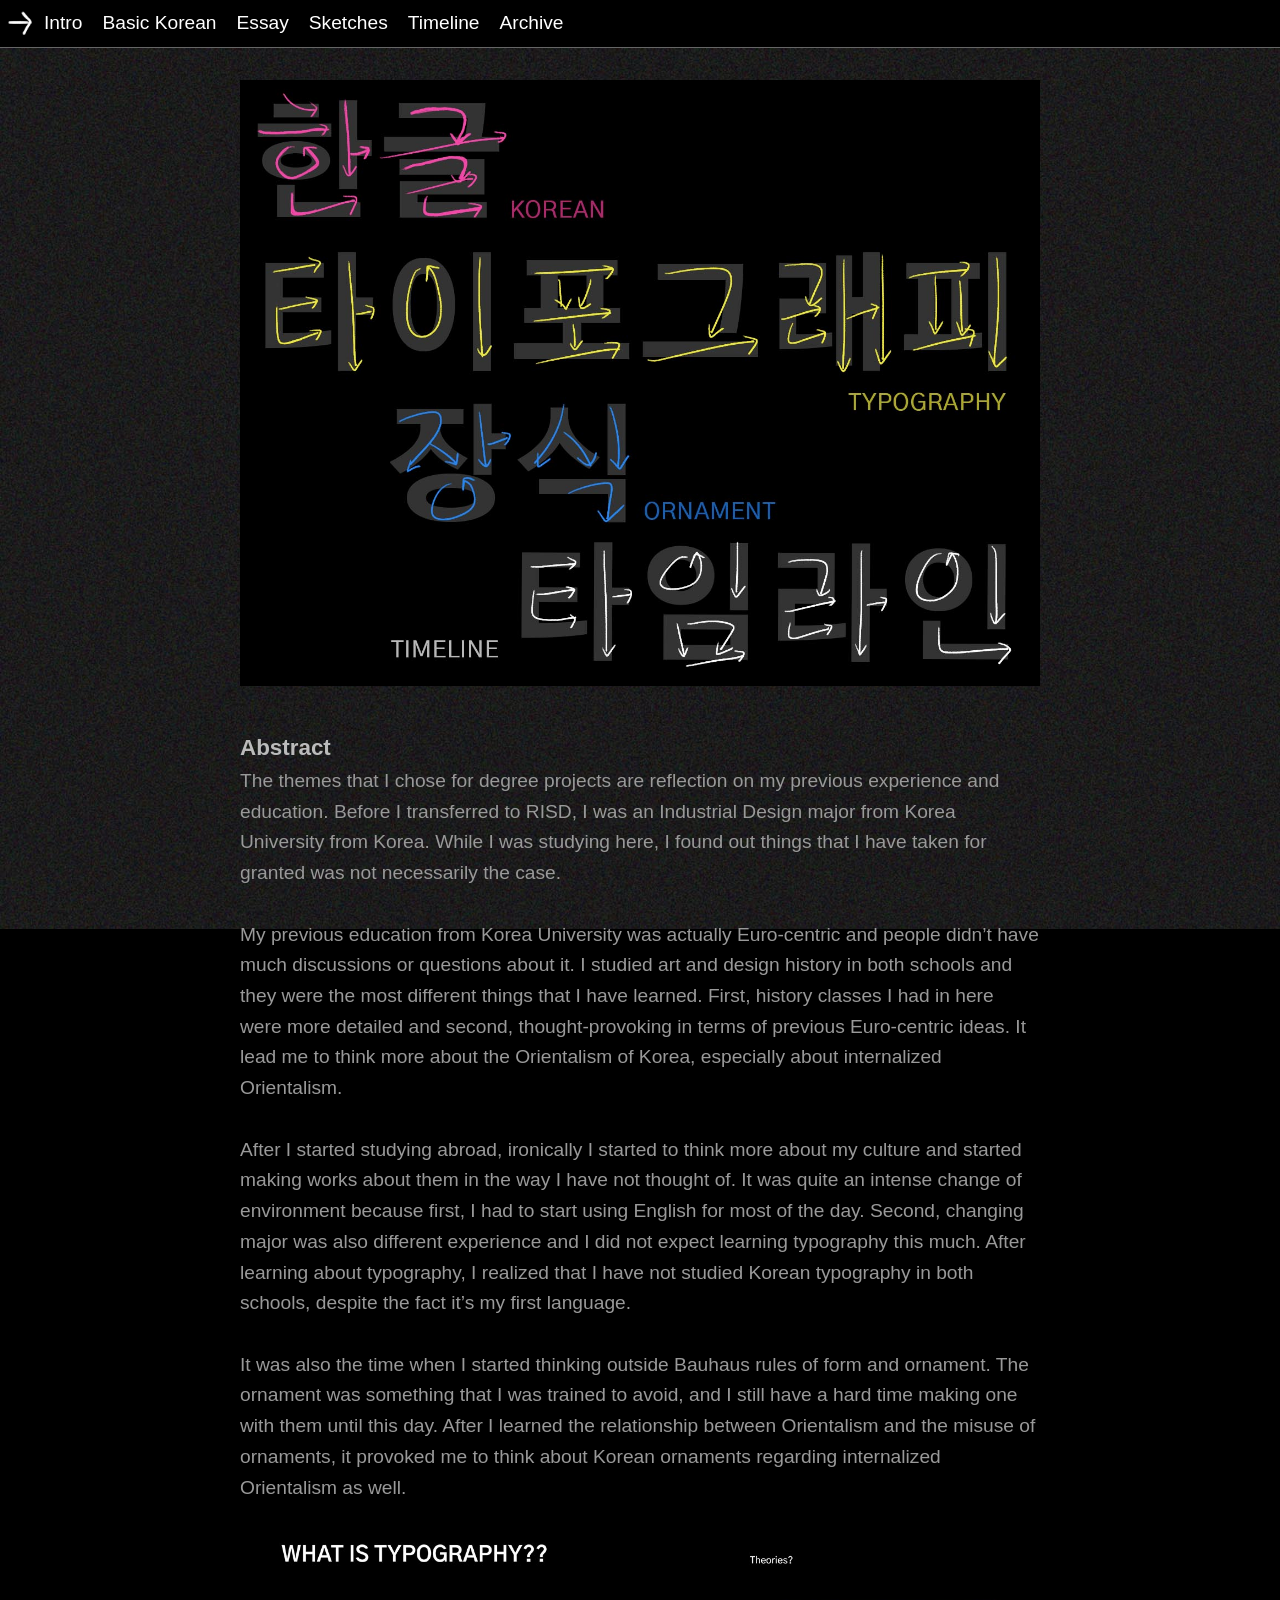
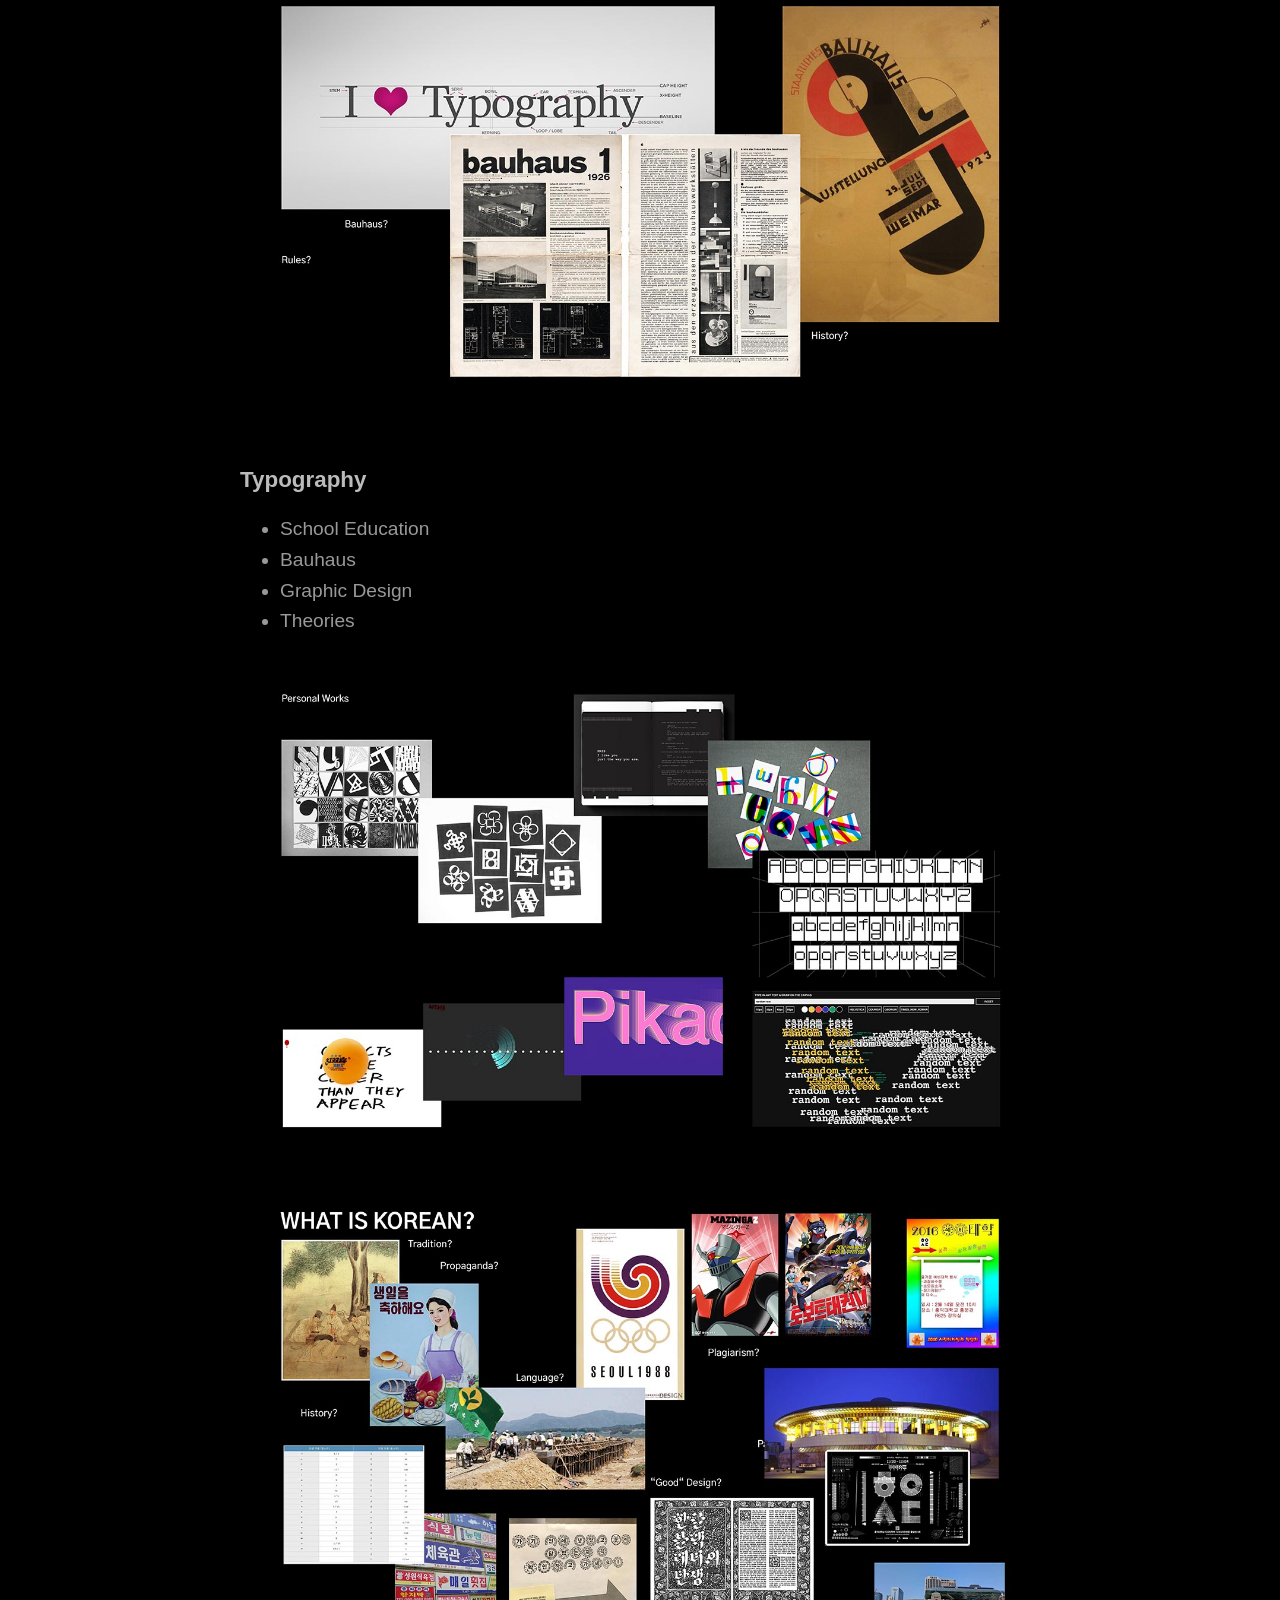
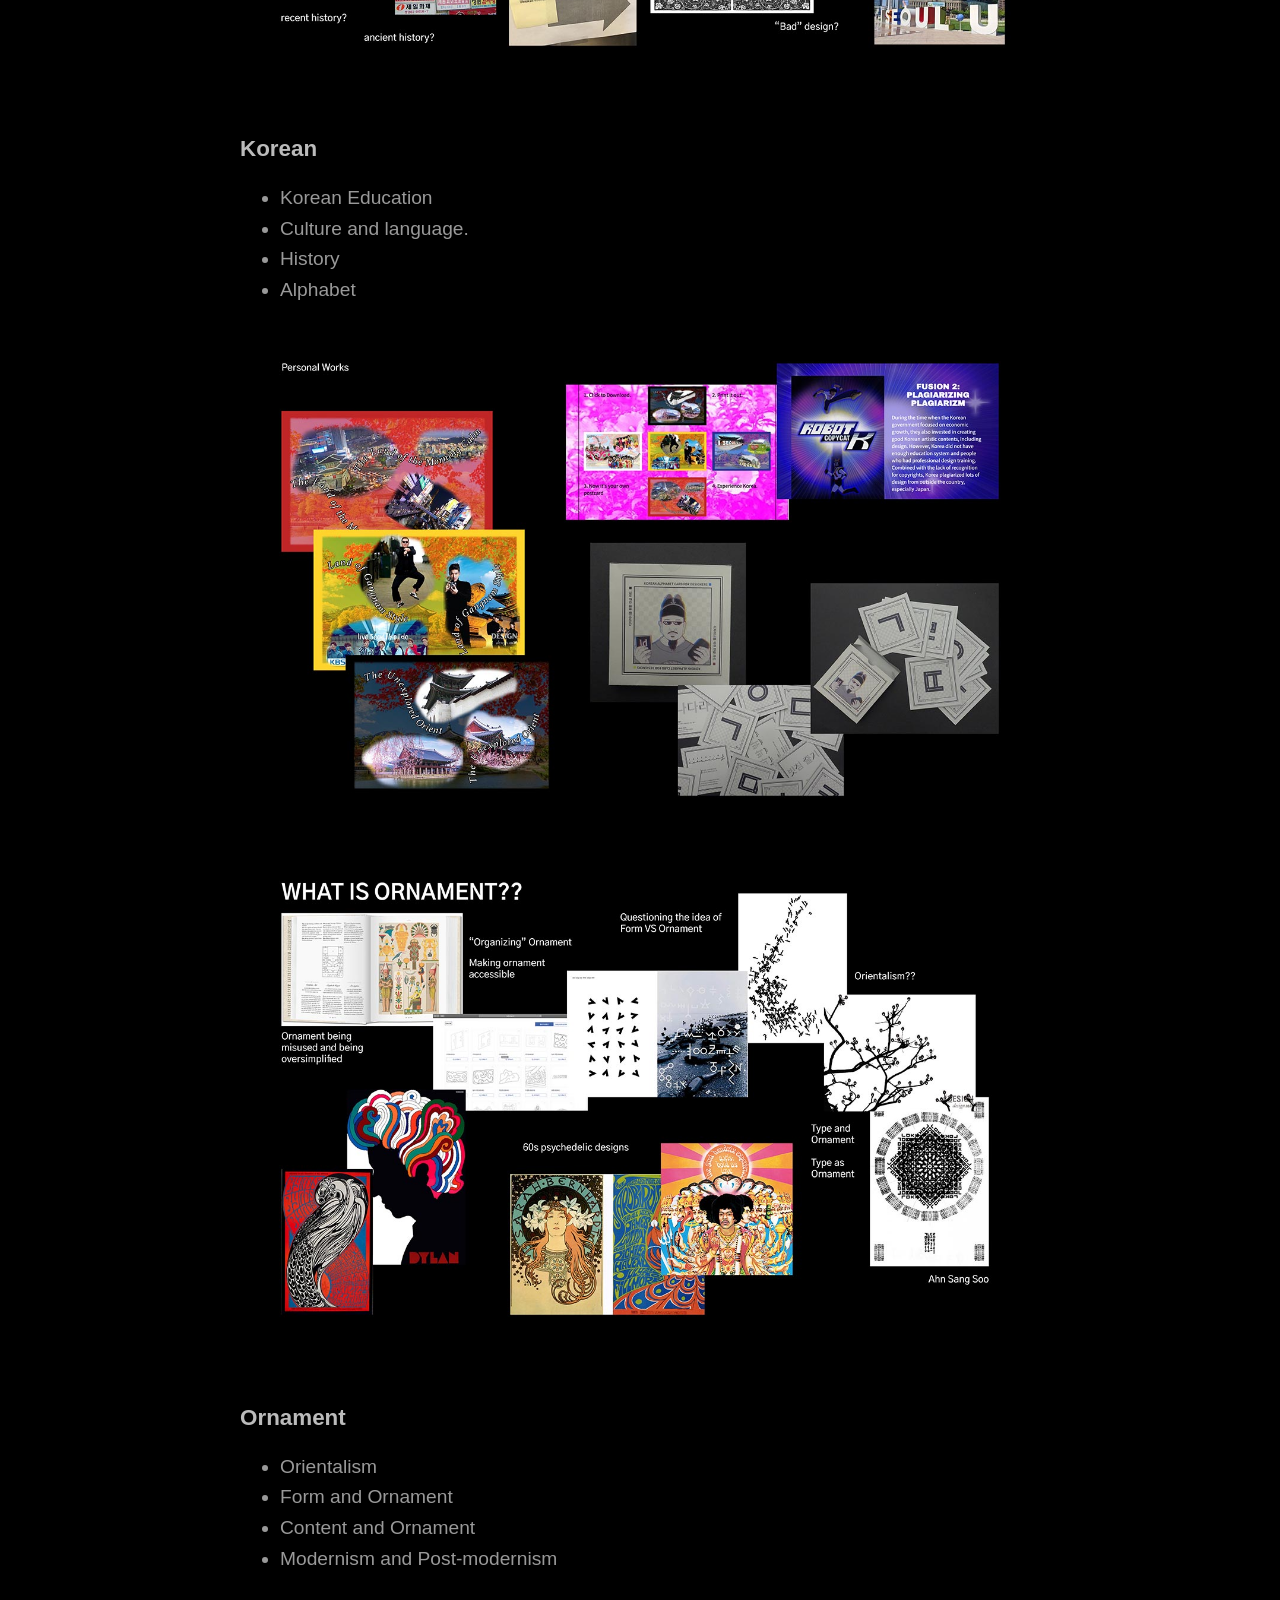
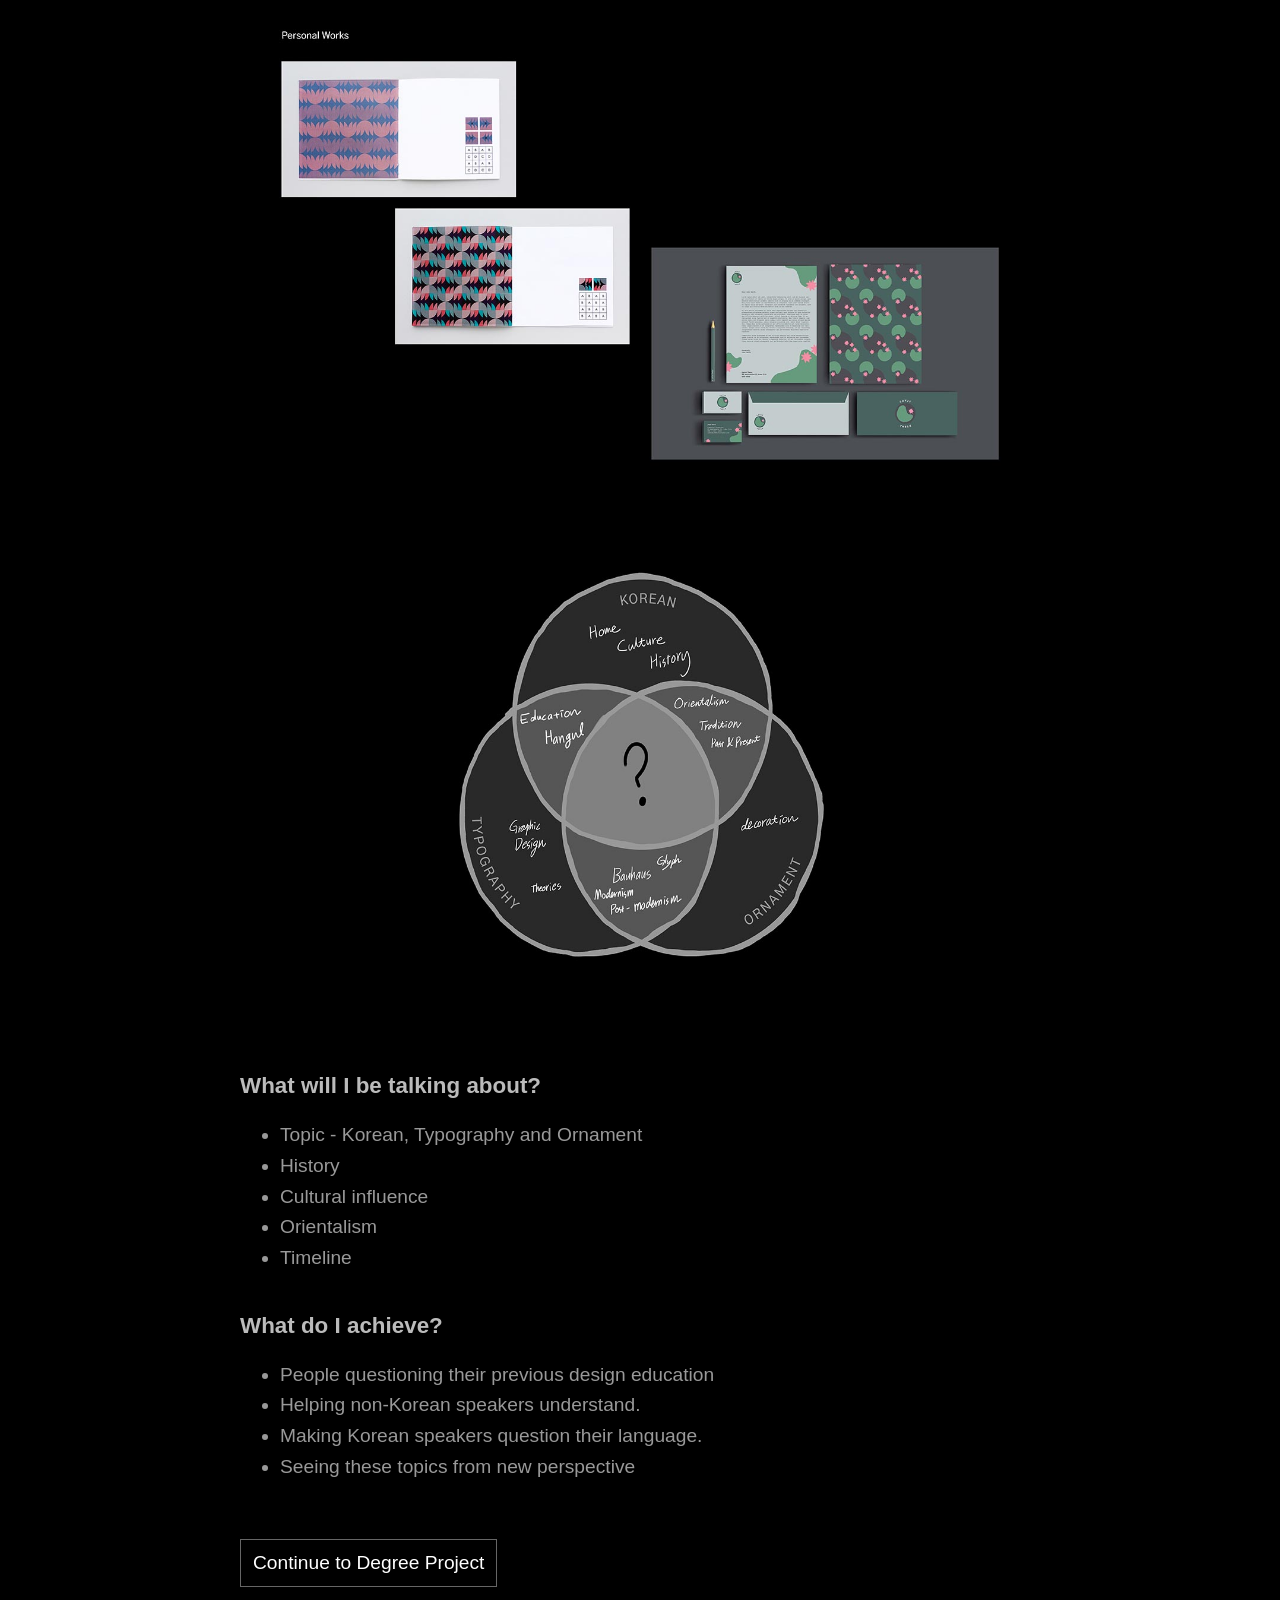
==== kto/index.html @ d5773c0c "update" ====
<!DOCTYPE html>
<html>
    <head>
        <title>Korean Typography Ornament Timeline</title>
        <meta http-equiv="X-UA-Compatible" content = "IE= edge,chrome=1">
        <meta charset="utf-8"> <!-- able multiple language -->
        <meta name="description" content="">
        <meta name ="viewport" content="width=device-width">
        <link rel="icon" href="src/assets/arrow_icon.png">
        <link rel="stylesheet" type="text/css" href="style.css">
        <link rel="stylesheet" type="text/css" href="scroll.css">
    </head>
    <body> 
        <nav id="nav-top"></nav>
        <main>
            <div class="nav-space"></div>
            <section>
                <img src="src/assets/title_color.jpg">
            </section>
            <section>
                <h4>Abstract</h4>
                <p>
                The themes that I chose for degree projects are reflection on my previous experience and education. Before I transferred to RISD, I was an Industrial Design major from Korea University from Korea. While I was studying here, I found out things that I have taken for granted was not necessarily the case. 
                <br><br>
                My previous education from Korea University was actually Euro-centric and people didn’t have much discussions or questions about it. 
                I studied art and design history in both schools and they were the most different things that I have learned. 
                First, history classes I had in here were more detailed and second, thought-provoking in terms of previous Euro-centric ideas. It lead me to think more about the Orientalism of Korea, especially about internalized Orientalism. 
                <br><br>
                After I started studying abroad, ironically I started to think more about my culture and started making works about them in the way I have not thought of. It was quite an intense change of environment because first, I had to start using English for most of the day. Second, changing major was also different experience and I did not expect learning typography this much. After learning about typography, I realized that I have not studied Korean typography in both schools, despite the fact it’s my first language. 
                <br><br>
                It was also the time when I started thinking outside Bauhaus rules of form and ornament. The ornament was something that I was trained to avoid, and I still have a hard time making one with them until this day. After I learned the relationship between Orientalism and the misuse of ornaments, it provoked me to think about Korean ornaments regarding internalized Orientalism as well. 
                </p>

                <div class="image-wrapper"><img src="src/index/slide2.jpg" alt="slide2"></div>
                
            </section>
            
            <section>
                <h4>Typography</h4>
                <ul>
                    <li>School Education</li>
                    <li>Bauhaus</li>
                    <li>Graphic Design</li>
                    <li>Theories</li>
                </ul>
                <div class="image-wrapper"><img src="src/index/slide3.jpg" alt="slide2"></div>
                <div class="image-wrapper"><img src="src/index/slide4.jpg" alt="slide2"></div>
            </section>

            <section>   
                <h4>Korean</h4>
                <ul>
                    <li>Korean Education</li>
                    <li>Culture and language. </li>
                    <li>History</li>
                    <li>Alphabet</li>
                </ul>
                <div class="image-wrapper"><img src="src/index/slide5.jpg" alt="slide2"></div>
                <div class="image-wrapper"><img src="src/index/slide6.jpg" alt="slide2"></div>
            </section>

            <section>
                <h4>Ornament</h4>
                <ul>
                    <li>Orientalism</li>
                    <li>Form and Ornament</li>
                    <li>Content and Ornament</li>
                    <li>Modernism and Post-modernism</li>
                </ul>
                <div class="image-wrapper"><img src="src/index/slide7.jpg" alt="slide2"></div>
                <div class="image-wrapper"><img src="src/index/slide8.jpg" alt="slide2"></div>
            </section>

            <section>
                <h4>What will I be talking about?</h4>
                <ul>
                    <li>Topic - Korean, Typography and Ornament</li>
                    <li>History</li>
                    <li>Cultural influence</li>
                    <li>Orientalism</li>
                    <li>Timeline</li>
                </ul>
                <br>
                <h4>What do I achieve?</h4>
                <ul>
                    <li>People questioning their previous design education</li>
                    <li>Helping non-Korean speakers understand. </li>
                    <li>Making Korean speakers question their language.</li>
                    <li>Seeing these topics from new perspective</li>
                </ul>
            </section>
            
            <section>
                <button class="btn-size-lg btn-variant-primary" onclick="location.href='1_korean.html';">Continue to Degree Project</button>
            </section>
        
        </main>

    <script src="nav.js"></script>   
    </body>
</html>
---- kto/style.css ----
/* ============= BASIC ============= */
:root{
    /* GREY */
    --grey-black: #000;
    --grey-white: #fff;
    --grey-default: #666;
    --grey-light: #999;
    --grey-extralight: #bbb;

    /* LAYOUT */
    --layout-xs: 2px;
    --layout-sm: 4px;
    --layout-md: 6px;
    --layout-lg: 8px;
    --layout-xl: 12px;
    --layout-xxl: 16px;
    --layout-section: 20px;
    --max-width-section: 840px;
}

@import url('https://fonts.googleapis.com/css2?family=IBM+Plex+Sans+KR&display=swap');

body{
    margin:0;
    scroll-behavior:smooth;
    background-color:var(--grey-black);
    font-family: "IBM Plex Sans KR", sans-serif;
}

::-webkit-scrollbar{
    display:none;
}

img{
    width:100%;
    display:inline-block;
}

.pointer{cursor: pointer;}

video{width:100%;}

 /* LINKS */

a{text-decoration: none; color: var(--grey-white);}
a:hover{cursor: pointer; animation: colchange 2s infinite;}
a:visited{color: var(--grey-white);}


@keyframes colchange{
    0%{color: #f2389a;}
    33.3%{color: #f4f431;}
    66.6%{color:#2995ed;}
    100%{color: #f2389a;}
}

@keyframes colchange-border{
    0%{color: #f2389a; border-color:#f2389a;}
    33.3%{color: #f4f431; border-color:#f4f431;}
    66.6%{color:#2995ed; border-color:#2995ed;}
    100%{color: #f2389a; border-color:#f2389a;}
}


/* Essay */
/* .imgone{
    background: url("essay/essay_1.jpg") no-repeat center;
}

.imgtwo{
    background: url("essay/essay_2.jpg") no-repeat center;
}

.imgthree{
    background: url("essay/essay_3.jpg") no-repeat center;
}

.imgfour{
    background: url("essay/essay_4.jpg") no-repeat center;
}

.imgone, .imgtwo, .imgthree, .imgfour{
    -webkit-background-size: 100% 100%;
    -moz-background-size:  100% 100%;
    -o-background-size: 100% 100%;
    background-size: 100% 100%;
} */

/* =========  FONT ========= */

/* FONT SIZE */
h1{
    font-size: 1.6em;
    line-height: 154%;
    color: var(--grey-white);
    padding: 0;margin:0;
}

h2{
    font-size: 1.6em;
    line-height: 154%;
    color: var(--grey-extralight);
    padding: 0;margin:0;
}

h4{
    font-size: 1.4em;
    line-height: 160%;
    color: var(--grey-extralight);
    padding: 0;margin:0;
}


h6, p, li, table, tr, td, button{
    font-size: 1.2em;
    line-height: 160%;
    font-weight:400;
    color: var(--grey-light);
    padding: 0;margin:0;
}

/* FONT WEIGHT */
h1, h2, h4, h6{font-weight:600;}
p, li, table, tr, td, button{font-weight:400;}


/* ============ ELEMENT ============ */

.btn-size-lg{
    padding: var(--layout-lg) var(--layout-xl);
}

.btn-variant-primary{
    background: var(--grey-black);
    color: var(--grey-white);
    border: 1px solid var(--grey-default);
}
.btn-variant-primary:hover{cursor: pointer; animation: colchange-border 2s infinite;}

/* ============ SECTION ============ */

main{
    width:100%;
    max-width: 100vw;
    background-image: url("src/assets/bg_noize.jpg");
    background-size: cover;
    background-repeat: no-repeat;
    background-attachment: fixed;
}

section{
    width:100%;
    max-width: var(--max-width-section);
    padding: var(--layout-section);
    margin: 0 auto;
    box-sizing: border-box;
}

.image-wrapper{
    padding: var(--layout-section);
    box-sizing: border-box;
}


/* NAVIGATION */
nav{
    top:0;
    position: fixed;
    width:100%;
    display: flex;
    flex-direction: row;
    align-items: center;
    flex-wrap: wrap;
    padding: var(--layout-lg);
    gap: 12px;
    background-color:var(--grey-black);
    border-bottom: 1px solid var(--grey-default);
    box-sizing: border-box;
    z-index: 100;
}

#icon {width: 24px; height: 24px; flex-shrink: 0;}

.nav-links {
    display: flex;
    flex-direction: row;
    align-items: right;
    text-align: right;
    gap: var(--layout-section);
    flex: 1 0 0;
    padding: 0;
    margin: 0;
}

.nav-menu{
    display: none;
    color: var(--grey-white);
}

.nav-space{
    width: 100%;
    height: 60px;
}

@media only screen and (max-width: 768px) {
    .nav-links {
        flex-direction: column;
        position: fixed;
        align-items: right;
        top: -400px;
        left: 0;
        width: 100%;
        background-color: var(--grey-black);
        border-bottom: 1px solid var(--grey-default);
        padding: 0 var(--layout-xl) var(--layout-xl) var(--layout-xl);
        box-sizing: border-box;
        gap: var(--layout-xl);
        transition: top 0.5s ease;
    }

    .nav-menu {
        display: inline-block;
        flex: 1;
        cursor: pointer;
        text-align: right;
    }

    .nav-links.open {
        top: 54px;
    }
}
---- kto/scroll.css ----
/* ============ TIMELINE STRUCTURE ============ */

@media only screen and (min-width: 768px){

    /* HORIZONTAL STRUCTURE */
    
    #container {
        display:inline-block;
        position:relative;
        overflow-y:scroll;
        overflow-x:hidden;
        transform: rotate(270deg) translateX(-100%);
        transform-origin: top left;
        border-left:#999 solid;
        position:absolute;
        scroll-behavior: smooth;
        box-sizing: border-box; /*includes padding in height and makes sure there is no overlap with nav*/
    }
    
    #container2{
        width:auto;
        transform: rotate(90deg) translateY(-100vh);
        transform-origin: top left;
        display:grid;
        grid-template-columns: repeat(100,auto);
        z-index: 4;
    }
    
    #container, #container2{
        width:100vh;
        height:100vw;
        top:0;bottom:0;left:0;right:0;
    }   

    .squarebox{
        padding: 14vh 1.2em 14vh 1.2em;
        width: auto;
        display:inline-block;
        background-color:black;
    }

    .img{
        width:72vh;
        height:72vh;
    }
    
    .text{
        width: 48vh;
        height:80vh;
    }
    
    /* ESSAY */
    .essayheading{
        width: 100vh;
        border: 1px dashed #666;
        box-sizing: border-box;
    }
    
    .gap{
        width:48vh;
    }
    
    .gap, .essayheading {
        position:relative;
        display:inline-block;
        height:100vh;
        white-space:normal;
        overflow-y:hidden;
        padding: 4.8em 1.2em 1.2em 1.2em;
        background-color:black;
    }

    /* SKETCH STRUCTURE*/
 
    .sketchbox{
        padding: 10vh 1.2em 10vh 1.2em;
        height:100vh;
        width: auto;
        box-sizing: border-box;
        display:inline-block;
        background-color:black;
    }

    .sketchimg{
        width: 132vh;
        height:100%;
        display:inline-block;
    }

    
    /* TIMELINE STRUCTURE */
    
    #timelinetitle{
        width: 120vh;
        z-index:-1;
        position:fixed;
        background-color:black;
    }
    
    #titleimg{
        height:84vh;
        margin: 8vh 2vh 8vh 2vh;
    }
    
    #empty{
        left:0;
        width: 100vh;
        height: 124vh;
        transform: rotate(90deg) translateY(-100vh);
        transform-origin: top left;
    }
    
    .explain{
        width: 48vh; 
        height:100vh; 
        border-left: 1px dashed #666;
    }

    .time{
        width: 18vh;
        height:100vh;
        border-left: 1px dashed #666;
    }    
    .space{
        width: 12vh;
        background-color:black;
    }
    
    .explain, .time, .space{
        box-sizing: border-box;
        position:relative;
        display:inline-block;
        white-space:normal;
        overflow-y:hidden;
        padding: 4.8em 1.2em 1.2em 1.2em;
        background-color:black;
    }

    /* ARROW */
    .arrow{
        width: 72%;
        margin: .6em auto auto 0;
        box-sizing:border-box;
    }
    #vertical{
        display:none;
    }

    #horizontal{
        bottom: 1.2em;
    }
    
}

@media only screen and (max-width: 767px) {

    /* NAVIGATION */
    #menu-toggle {
        display: inline;
        margin-left: auto;
    }

    #nav-overlay {
        display: none;
        position: fixed;
        inset: 0;
        background: rgba(0,0,0,0.6);
        z-index: 998;
    }

    #nav-overlay.open {
        display: block;
    }

    #nav-drawer {
        display: flex;
        flex-direction: column;
        gap: var(--layout-xxl);
        position: fixed;
        top: 0;
        right: 0;
        width: 64vw;
        height: 100vh;
        padding: 3em var(--layout-xxl);
        background-color: var(--grey-black);
        border-left: 1px solid var(--grey-default);
        box-sizing: border-box;
        z-index: 999;
        transform: translateX(100%);
        transition: transform 0.3s ease;
    }

    #nav-drawer.open {
        transform: translateX(0);
    }

    #nav-drawer a {
        font-size: 1.2em;
        font-weight: 200;
    }

    /* HORIZONTAL STRUCTURE */
    
    #container {
        display:inline-block;
        position:relative;
        overflow-y:scroll;
        overflow-x:hidden;
        border-left:#999 solid;
        position:absolute;
        scroll-behavior: smooth;
        box-sizing: border-box; 
    }
    
    #container2{
        width:auto;
        display:grid;
        grid-template-rows: repeat(100,auto);
        z-index: 4;
    }
    
    #container, #container2{
        width:100vw;
        height:100vh;
        top:0;bottom:0;left:0;right:0;
    }  
    
    .squarebox{
        box-sizing:border-box;
        padding: 0em;
        width: 100vw;
        display:inline-block;
        background-color:black;
    }

    .img{
        width:84vw;
        height:84vw;
        margin:6vw 6vw 6vw 6vw;
    }
    
    .text{
        width:84vw;
        margin: auto;
        height:auto;
        overflow:scroll;
        padding-top: 1.2em;
    }
    
    /* ESSAY */
    .essayheading{
        width: 100vw;
        border: 1px solid #666;
        box-sizing: border-box;
    }
    
    .gap{
        width:48vh;
    }
    
    .gap, .essayheading {
        position:relative;
        display:inline-block;
        height:100vw;
        white-space:normal;
        overflow-y:hidden;
        padding: 1.2em 1.2em 1.2em 1.2em;
        background-color:black;
    }
    
    /* SKETCH STRUCTURE*/
    
    .sketchbox{
        padding: 1.2em;
        height:auto;
        width: 100vw;
        box-sizing: border-box;
        display:inline-block;
        background-color:black;
    }

    .sketchimg{
        width: 96vw;
        height:100%;
        display:inline-block;
    }
    
    /* TIMELINE STRUCTURE */
    
    #timelinetitle{
        width: 100vw;
        z-index:-1;
        position:fixed;
        left:0;
        background-color:black;
    }
    
    #titleimg{
        height:72vw;
        margin: 8vh 0 6vh 0 ;
    }

    #empty{
        left:0;
        width: 100vw;
        height: 86vw;
    }

    .explain{
        width: 100vw; 
        height: 200vw;
        border-top: 1px dashed #666;
        display: inline-block;
    }

    .time{
        height: 18vw;
        width: 100vw;
        padding: 0 12vw 0 12vw;
        border-top: 1px dashed #666;
    }    

    .space{
        width: 100vw;
        height: 1vw;
        background-color:black;
    }
    
    .explain, .time, .space{
        box-sizing: border-box;
        position:relative;
        display:inline-block;
        white-space:normal;
        overflow-y:hidden;
        padding:1.2em;
        background-color:black;
    }
    
    /* ARROW */
    .arrow{
        width: 72%;
        height: 72%;
        margin:.6em auto auto auto;
        box-sizing:border-box;
    }
    #horizontal{
        display:none;
    }
}
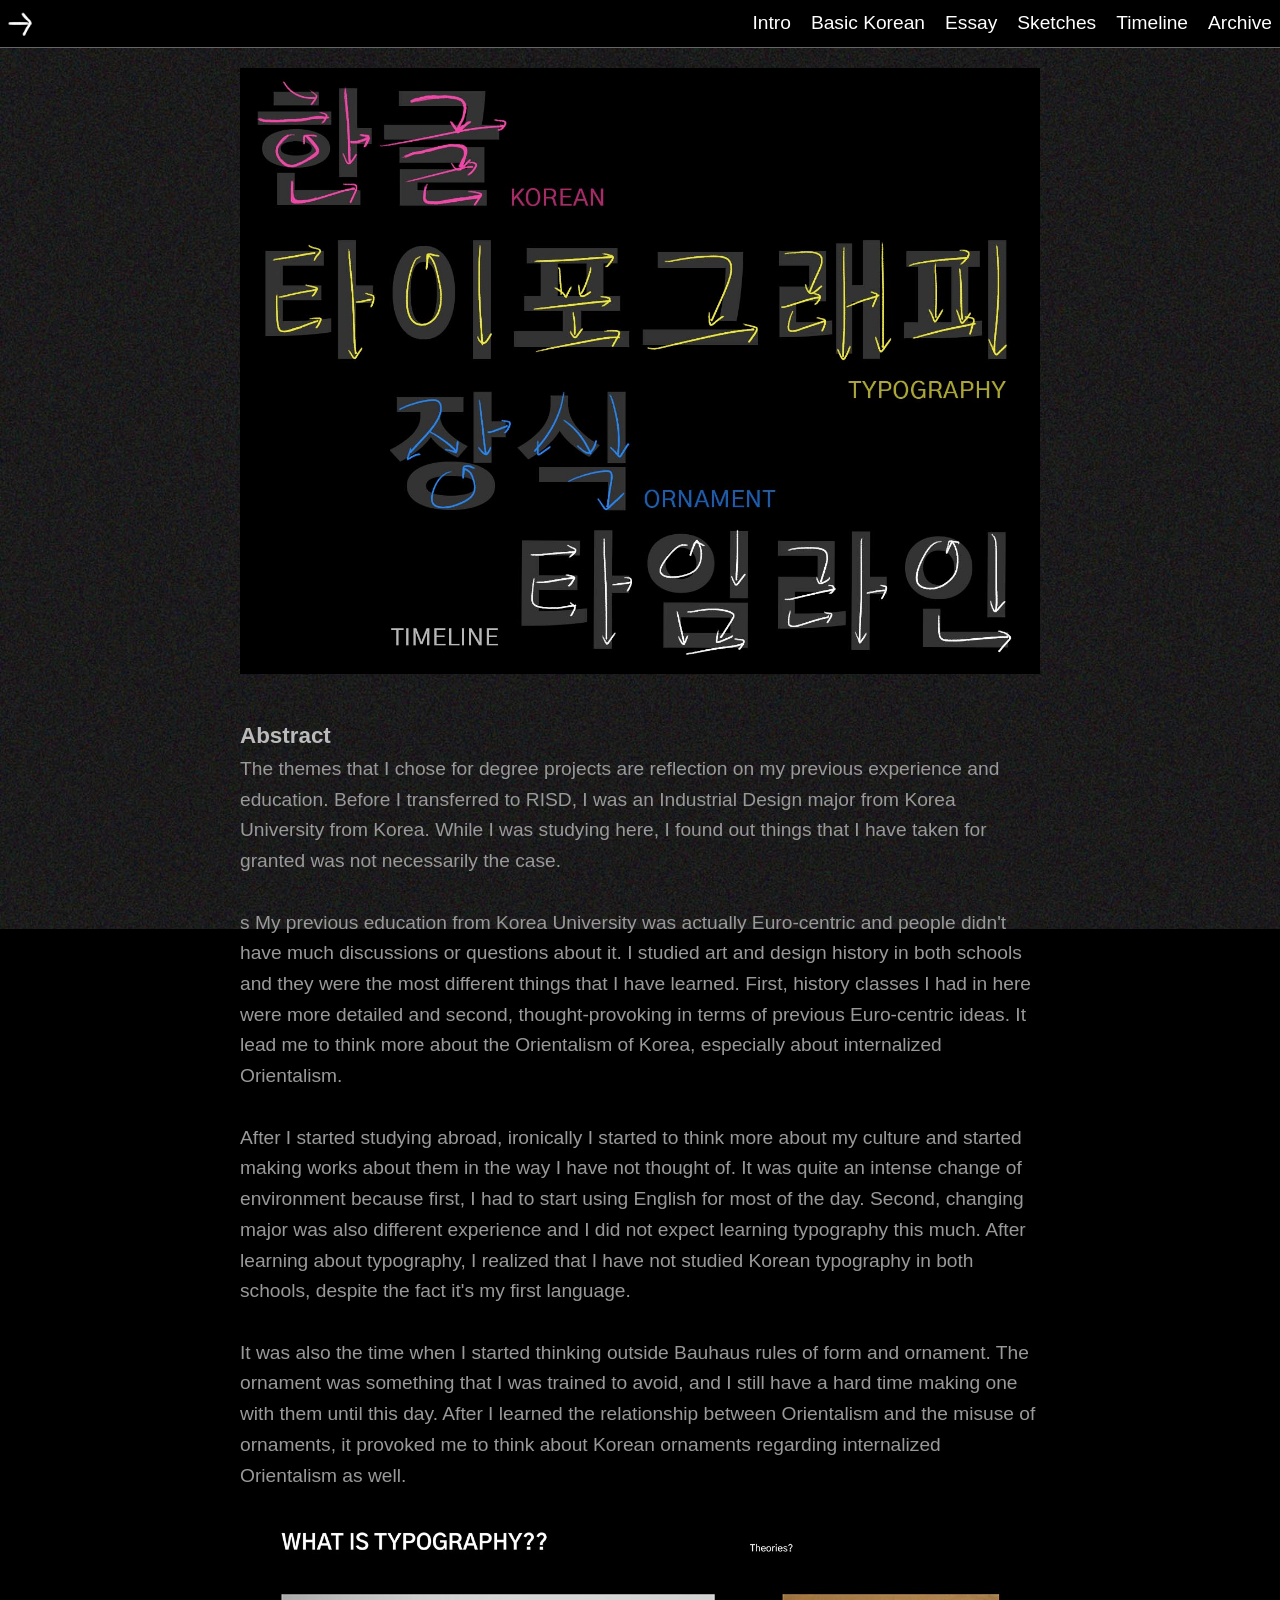
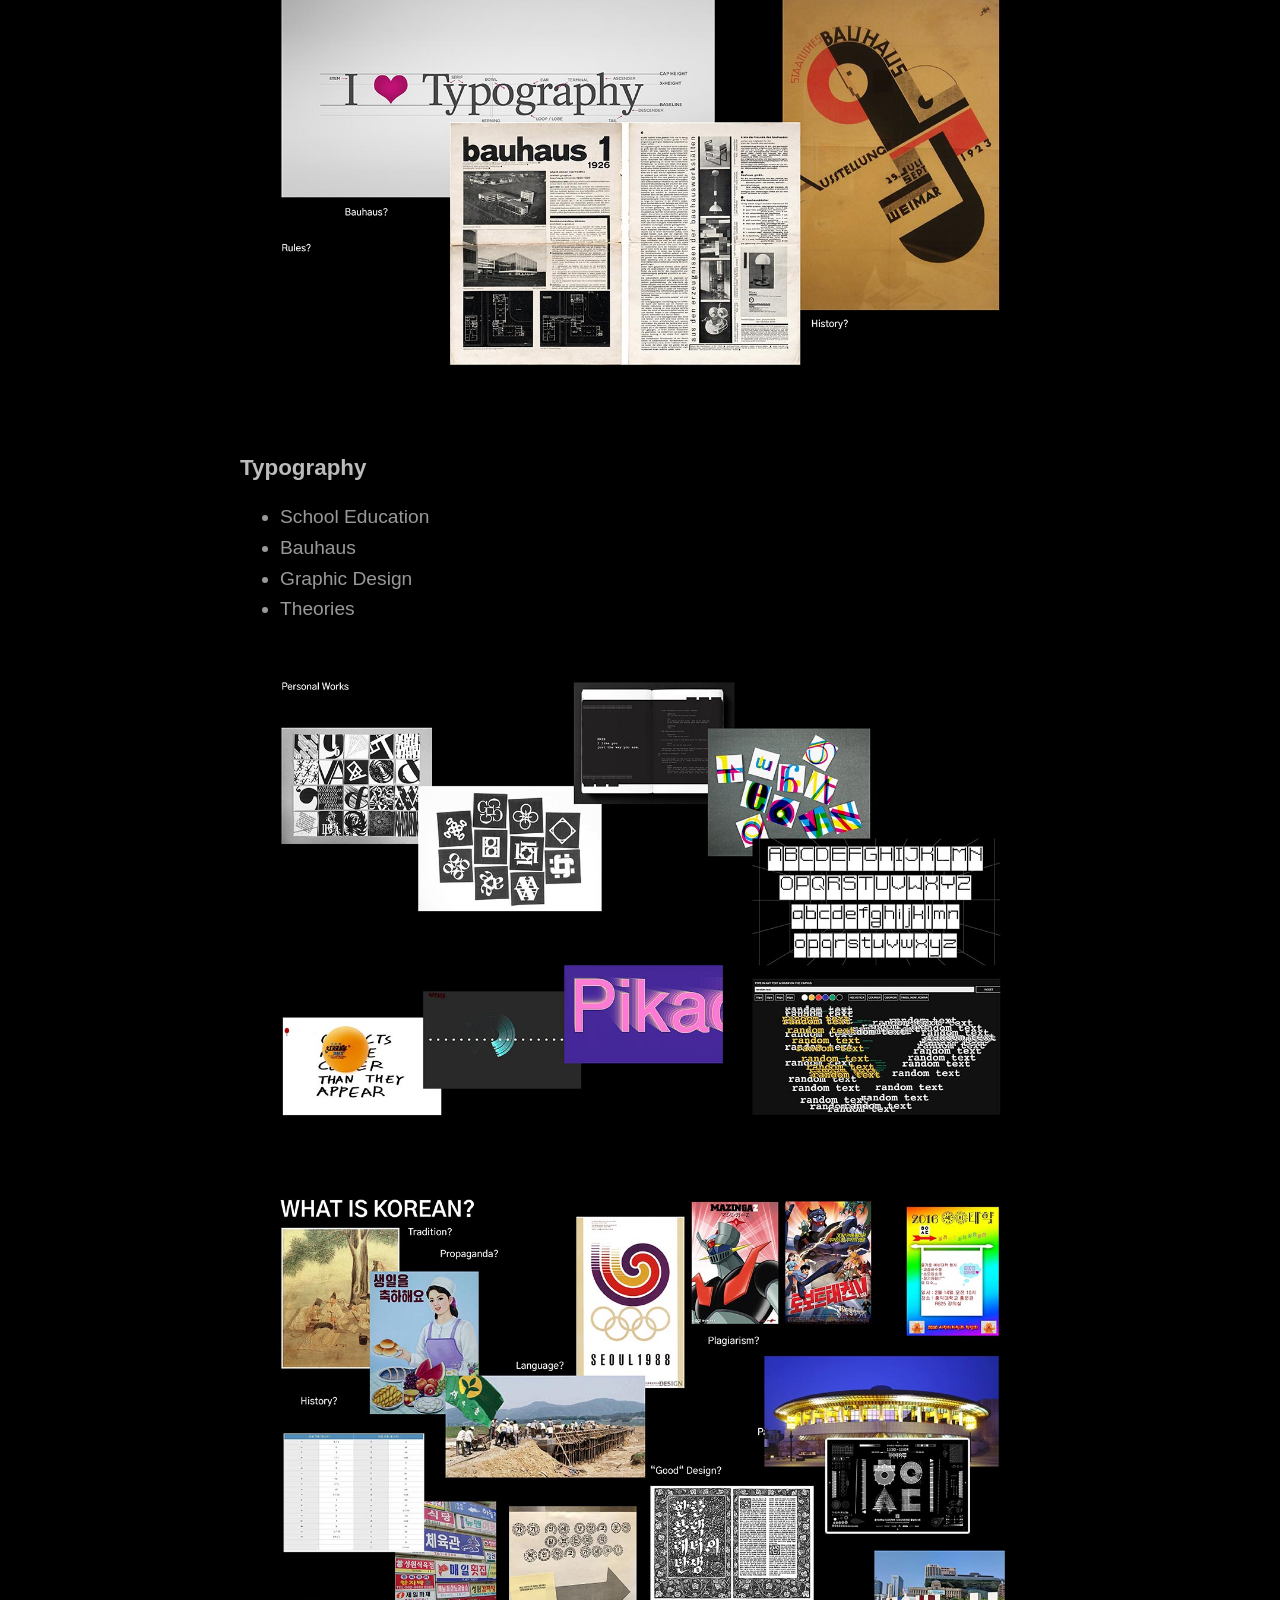
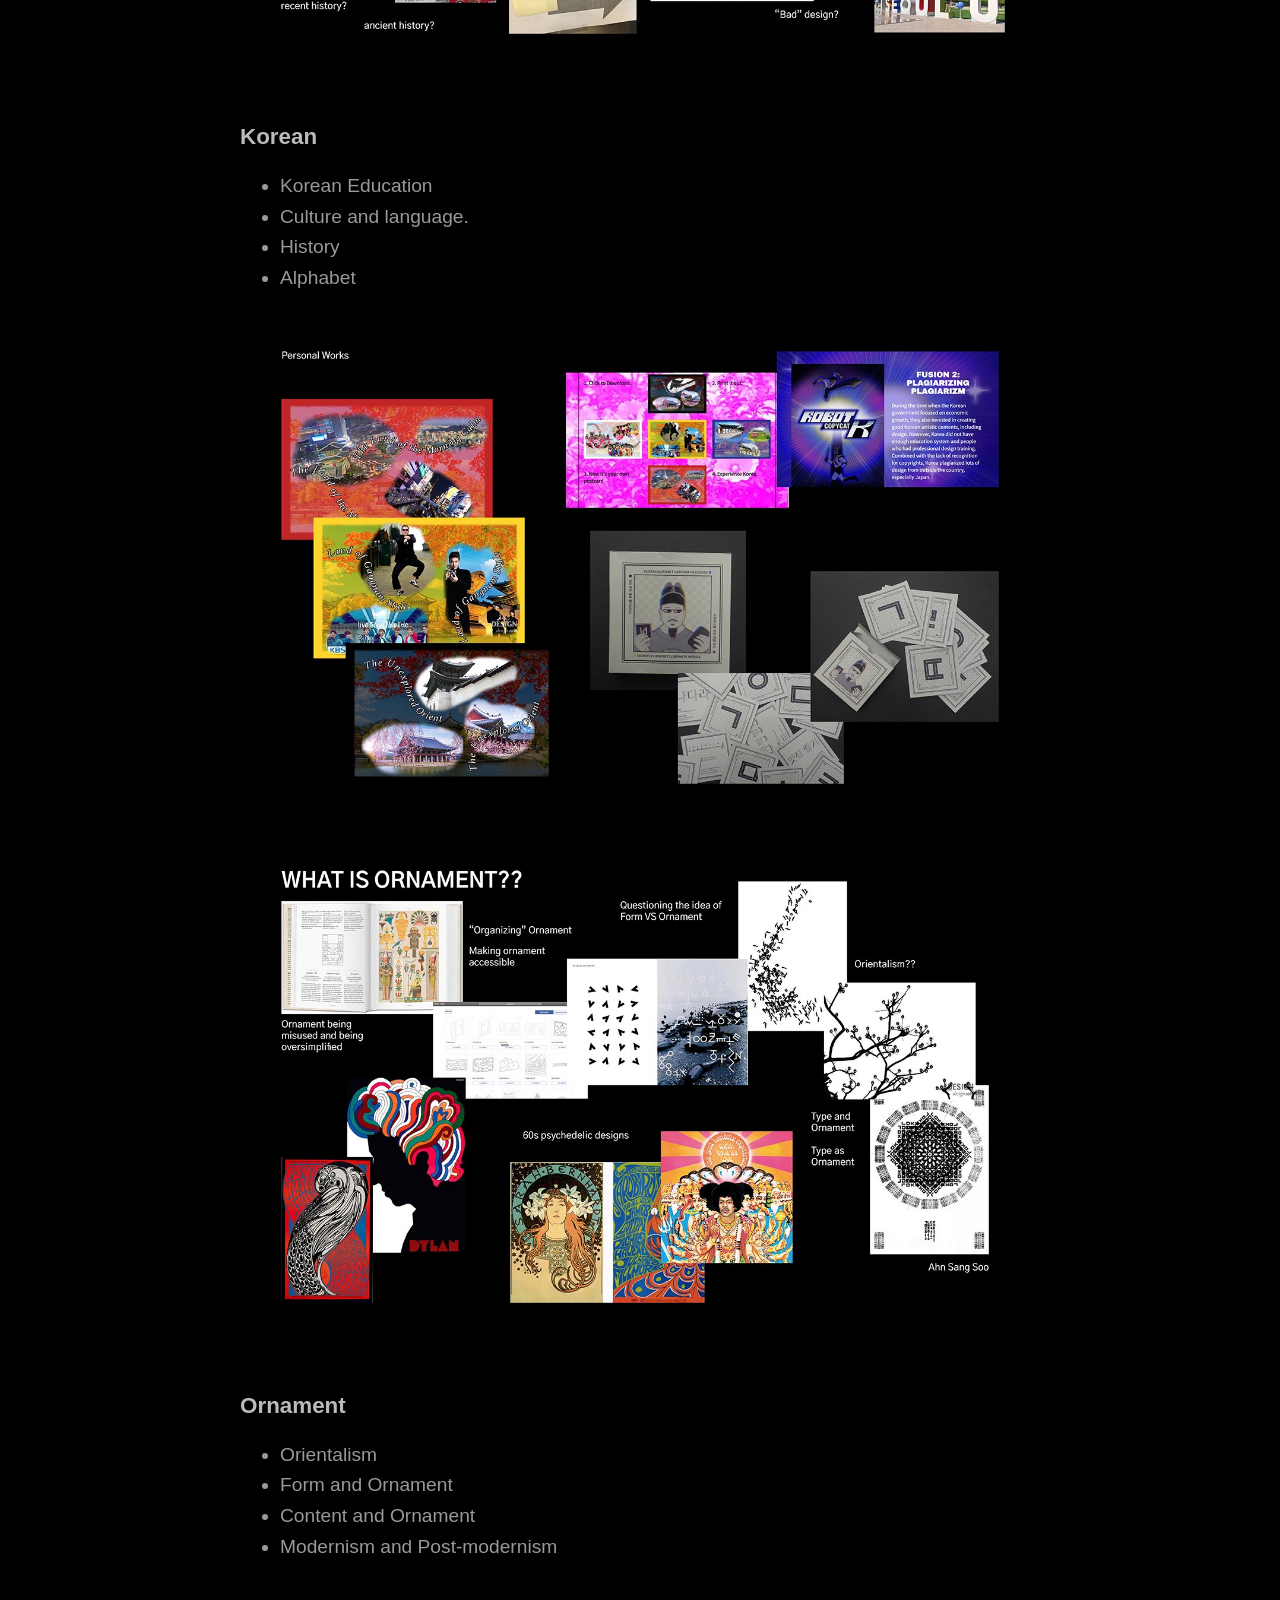
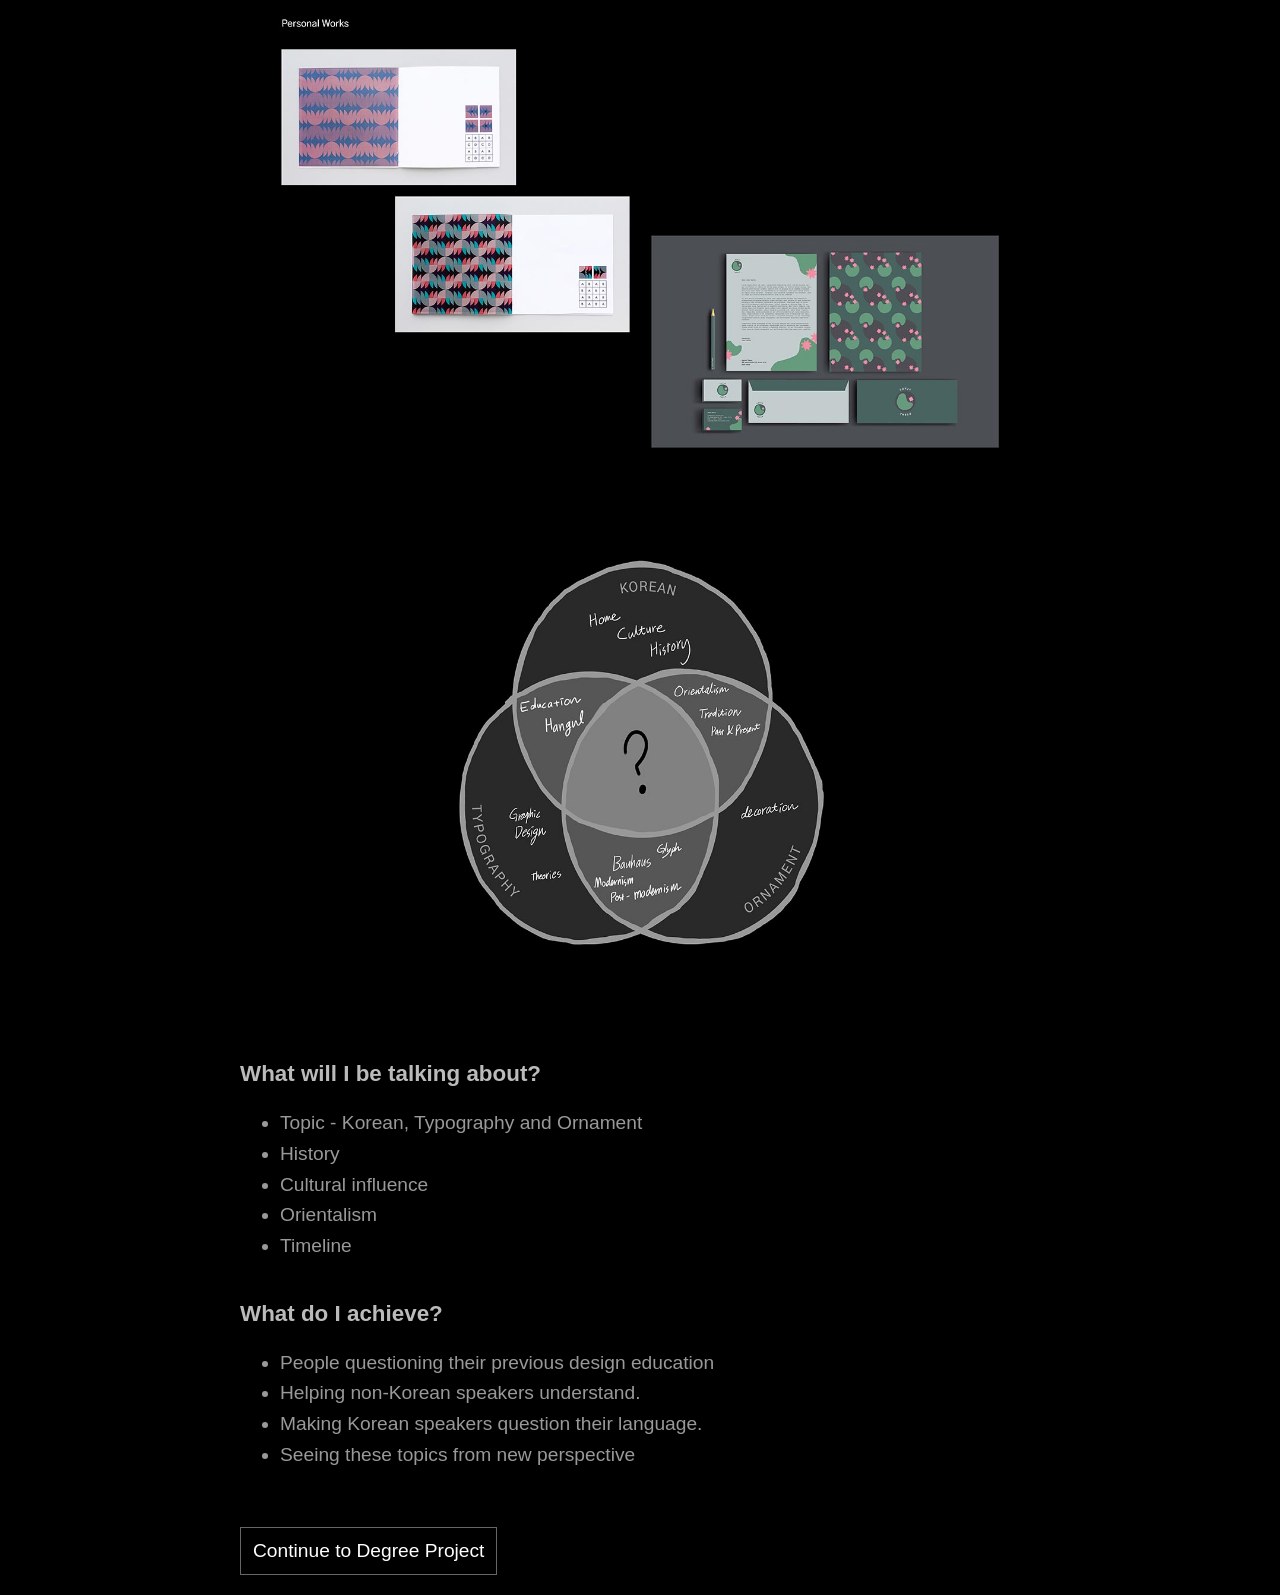
==== commit d235f3ad: "update" ====
--- a/kto/index.html
+++ b/kto/index.html
@@ -18,15 +18,15 @@
                 <img src="src/assets/title_color.jpg">
             </section>
             <section>
-                <h4>Abstract</h4>
+                <h5>Abstract</h5>
                 <p>
                 The themes that I chose for degree projects are reflection on my previous experience and education. Before I transferred to RISD, I was an Industrial Design major from Korea University from Korea. While I was studying here, I found out things that I have taken for granted was not necessarily the case. 
-                <br><br>
-                My previous education from Korea University was actually Euro-centric and people didn’t have much discussions or questions about it. 
+                <br><br>s
+                My previous education from Korea University was actually Euro-centric and people didn't have much discussions or questions about it. 
                 I studied art and design history in both schools and they were the most different things that I have learned. 
                 First, history classes I had in here were more detailed and second, thought-provoking in terms of previous Euro-centric ideas. It lead me to think more about the Orientalism of Korea, especially about internalized Orientalism. 
                 <br><br>
-                After I started studying abroad, ironically I started to think more about my culture and started making works about them in the way I have not thought of. It was quite an intense change of environment because first, I had to start using English for most of the day. Second, changing major was also different experience and I did not expect learning typography this much. After learning about typography, I realized that I have not studied Korean typography in both schools, despite the fact it’s my first language. 
+                After I started studying abroad, ironically I started to think more about my culture and started making works about them in the way I have not thought of. It was quite an intense change of environment because first, I had to start using English for most of the day. Second, changing major was also different experience and I did not expect learning typography this much. After learning about typography, I realized that I have not studied Korean typography in both schools, despite the fact it's my first language. 
                 <br><br>
                 It was also the time when I started thinking outside Bauhaus rules of form and ornament. The ornament was something that I was trained to avoid, and I still have a hard time making one with them until this day. After I learned the relationship between Orientalism and the misuse of ornaments, it provoked me to think about Korean ornaments regarding internalized Orientalism as well. 
                 </p>
@@ -36,7 +36,7 @@
             </section>
             
             <section>
-                <h4>Typography</h4>
+                <h5>Typography</h5>
                 <ul>
                     <li>School Education</li>
                     <li>Bauhaus</li>
@@ -48,7 +48,7 @@
             </section>
 
             <section>   
-                <h4>Korean</h4>
+                <h5>Korean</h5>
                 <ul>
                     <li>Korean Education</li>
                     <li>Culture and language. </li>
@@ -60,7 +60,7 @@
             </section>
 
             <section>
-                <h4>Ornament</h4>
+                <h5>Ornament</h5>
                 <ul>
                     <li>Orientalism</li>
                     <li>Form and Ornament</li>
@@ -72,7 +72,7 @@
             </section>
 
             <section>
-                <h4>What will I be talking about?</h4>
+                <h5>What will I be talking about?</h5>
                 <ul>
                     <li>Topic - Korean, Typography and Ornament</li>
                     <li>History</li>
@@ -81,7 +81,7 @@
                     <li>Timeline</li>
                 </ul>
                 <br>
-                <h4>What do I achieve?</h4>
+                <h5>What do I achieve?</h5>
                 <ul>
                     <li>People questioning their previous design education</li>
                     <li>Helping non-Korean speakers understand. </li>
--- a/kto/style.css
+++ b/kto/style.css
@@ -62,30 +62,6 @@
 }
 
 
-/* Essay */
-/* .imgone{
-    background: url("essay/essay_1.jpg") no-repeat center;
-}
-
-.imgtwo{
-    background: url("essay/essay_2.jpg") no-repeat center;
-}
-
-.imgthree{
-    background: url("essay/essay_3.jpg") no-repeat center;
-}
-
-.imgfour{
-    background: url("essay/essay_4.jpg") no-repeat center;
-}
-
-.imgone, .imgtwo, .imgthree, .imgfour{
-    -webkit-background-size: 100% 100%;
-    -moz-background-size:  100% 100%;
-    -o-background-size: 100% 100%;
-    background-size: 100% 100%;
-} */
-
 /* =========  FONT ========= */
 
 /* FONT SIZE */
@@ -103,7 +79,7 @@
     padding: 0;margin:0;
 }
 
-h4{
+h5{
     font-size: 1.4em;
     line-height: 160%;
     color: var(--grey-extralight);
@@ -122,6 +98,23 @@
 /* FONT WEIGHT */
 h1, h2, h4, h6{font-weight:600;}
 p, li, table, tr, td, button{font-weight:400;}
+
+
+.text-wrapper-sm{
+    width:100%;
+    display:flex;
+    flex-direction: column;
+    gap: var(--layout-sm);
+    padding: var(--layout-sm) 0;
+}
+
+.text-wrapper-md{
+    width:100%;
+    display:flex;
+    flex-direction: column;
+    gap: var(--layout-md);
+    padding: var(--layout-md) 0;
+}
 
 
 /* ============ ELEMENT ============ */
@@ -177,6 +170,7 @@
     border-bottom: 1px solid var(--grey-default);
     box-sizing: border-box;
     z-index: 100;
+    height: 48px;
 }
 
 #icon {width: 24px; height: 24px; flex-shrink: 0;}
@@ -184,7 +178,8 @@
 .nav-links {
     display: flex;
     flex-direction: row;
-    align-items: right;
+    justify-content: flex-end;
+    align-items: flex-end;
     text-align: right;
     gap: var(--layout-section);
     flex: 1 0 0;
@@ -199,7 +194,7 @@
 
 .nav-space{
     width: 100%;
-    height: 60px;
+    height: 48px;
 }
 
 @media only screen and (max-width: 768px) {
@@ -230,3 +225,4 @@
     }
 }
 
+
--- a/kto/scroll.css
+++ b/kto/scroll.css
@@ -1,351 +1,89 @@
+.container-title{
+    display: flex;
+    width: 100%;
+    height: 100%;
+    max-height: 100vh;
+    aspect-ratio: 1/1;
+}
 
+.title-one{
+    background-image: url(src/assets/title_1_korean.jpg);
+    background-size: cover;
+    background-position: center;
+    background-repeat: no-repeat;
+    background-attachment: fixed;
+}
 
-/* ============ TIMELINE STRUCTURE ============ */
+.container{
+    display:inline-block;
+    position:relative;
+    overflow-y:scroll;
+    overflow-x:hidden;
+    transform: rotate(270deg) translateX(-100%);
+    transform-origin: top left;
+    border-left:var(--grey-default) solid 1px;
+    scroll-behavior: smooth;
+    box-sizing: border-box; 
+}
 
-@media only screen and (min-width: 768px){
+.container-scroll{
+    transform: rotate(90deg) translateY(-100vh);
+    transform-origin: top left;
+    display:grid;
+    max-height: calc(100vh - 48px);
+    grid-template-columns: repeat(100,auto);
+    z-index: 4;
+}
+
+.container, .container-scroll{
+    width:100vh;
+    height:100vw;
+    top:0;bottom:0;left:0;right:0;
+}   
+
+.square-box{
+    padding: var(--layout-section);
+    width: auto;
+    min-width: 480px;
+    display:inline-block;
+    border-left: 1px dashed var(--grey-default);
+    background-color:var(--grey-black);
+}
+
+@media only screen and (max-width: 768px) {
 
     /* HORIZONTAL STRUCTURE */
     
-    #container {
+    .container{
         display:inline-block;
         position:relative;
         overflow-y:scroll;
         overflow-x:hidden;
-        transform: rotate(270deg) translateX(-100%);
-        transform-origin: top left;
-        border-left:#999 solid;
-        position:absolute;
         scroll-behavior: smooth;
-        box-sizing: border-box; /*includes padding in height and makes sure there is no overlap with nav*/
+        box-sizing: border-box;
+        transform: none;
+        transform-origin: initial;
     }
-    
-    #container2{
+
+    .container-scroll{
         width:auto;
-        transform: rotate(90deg) translateY(-100vh);
-        transform-origin: top left;
         display:grid;
-        grid-template-columns: repeat(100,auto);
+        grid-template-columns: unset;
+        grid-template-rows: repeat(100,auto);
+        transform: none;
+        transform-origin: initial;
         z-index: 4;
     }
     
-    #container, #container2{
-        width:100vh;
-        height:100vw;
-        top:0;bottom:0;left:0;right:0;
-    }   
-
-    .squarebox{
-        padding: 14vh 1.2em 14vh 1.2em;
-        width: auto;
-        display:inline-block;
-        background-color:black;
-    }
-
-    .img{
-        width:72vh;
-        height:72vh;
-    }
-    
-    .text{
-        width: 48vh;
-        height:80vh;
-    }
-    
-    /* ESSAY */
-    .essayheading{
-        width: 100vh;
-        border: 1px dashed #666;
-        box-sizing: border-box;
-    }
-    
-    .gap{
-        width:48vh;
-    }
-    
-    .gap, .essayheading {
-        position:relative;
-        display:inline-block;
-        height:100vh;
-        white-space:normal;
-        overflow-y:hidden;
-        padding: 4.8em 1.2em 1.2em 1.2em;
-        background-color:black;
-    }
-
-    /* SKETCH STRUCTURE*/
- 
-    .sketchbox{
-        padding: 10vh 1.2em 10vh 1.2em;
-        height:100vh;
-        width: auto;
-        box-sizing: border-box;
-        display:inline-block;
-        background-color:black;
-    }
-
-    .sketchimg{
-        width: 132vh;
-        height:100%;
-        display:inline-block;
-    }
-
-    
-    /* TIMELINE STRUCTURE */
-    
-    #timelinetitle{
-        width: 120vh;
-        z-index:-1;
-        position:fixed;
-        background-color:black;
-    }
-    
-    #titleimg{
-        height:84vh;
-        margin: 8vh 2vh 8vh 2vh;
-    }
-    
-    #empty{
-        left:0;
-        width: 100vh;
-        height: 124vh;
-        transform: rotate(90deg) translateY(-100vh);
-        transform-origin: top left;
-    }
-    
-    .explain{
-        width: 48vh; 
-        height:100vh; 
-        border-left: 1px dashed #666;
-    }
-
-    .time{
-        width: 18vh;
-        height:100vh;
-        border-left: 1px dashed #666;
-    }    
-    .space{
-        width: 12vh;
-        background-color:black;
-    }
-    
-    .explain, .time, .space{
-        box-sizing: border-box;
-        position:relative;
-        display:inline-block;
-        white-space:normal;
-        overflow-y:hidden;
-        padding: 4.8em 1.2em 1.2em 1.2em;
-        background-color:black;
-    }
-
-    /* ARROW */
-    .arrow{
-        width: 72%;
-        margin: .6em auto auto 0;
-        box-sizing:border-box;
-    }
-    #vertical{
-        display:none;
-    }
-
-    #horizontal{
-        bottom: 1.2em;
-    }
-    
-}
-
-@media only screen and (max-width: 767px) {
-
-    /* NAVIGATION */
-    #menu-toggle {
-        display: inline;
-        margin-left: auto;
-    }
-
-    #nav-overlay {
-        display: none;
-        position: fixed;
-        inset: 0;
-        background: rgba(0,0,0,0.6);
-        z-index: 998;
-    }
-
-    #nav-overlay.open {
-        display: block;
-    }
-
-    #nav-drawer {
-        display: flex;
-        flex-direction: column;
-        gap: var(--layout-xxl);
-        position: fixed;
-        top: 0;
-        right: 0;
-        width: 64vw;
-        height: 100vh;
-        padding: 3em var(--layout-xxl);
-        background-color: var(--grey-black);
-        border-left: 1px solid var(--grey-default);
-        box-sizing: border-box;
-        z-index: 999;
-        transform: translateX(100%);
-        transition: transform 0.3s ease;
-    }
-
-    #nav-drawer.open {
-        transform: translateX(0);
-    }
-
-    #nav-drawer a {
-        font-size: 1.2em;
-        font-weight: 200;
-    }
-
-    /* HORIZONTAL STRUCTURE */
-    
-    #container {
-        display:inline-block;
-        position:relative;
-        overflow-y:scroll;
-        overflow-x:hidden;
-        border-left:#999 solid;
-        position:absolute;
-        scroll-behavior: smooth;
-        box-sizing: border-box; 
-    }
-    
-    #container2{
-        width:auto;
-        display:grid;
-        grid-template-rows: repeat(100,auto);
-        z-index: 4;
-    }
-    
-    #container, #container2{
+    .container, .container-scroll{
         width:100vw;
         height:100vh;
         top:0;bottom:0;left:0;right:0;
     }  
     
-    .squarebox{
+    .square-box{
         box-sizing:border-box;
-        padding: 0em;
-        width: 100vw;
-        display:inline-block;
-        background-color:black;
-    }
-
-    .img{
-        width:84vw;
-        height:84vw;
-        margin:6vw 6vw 6vw 6vw;
-    }
-    
-    .text{
-        width:84vw;
-        margin: auto;
-        height:auto;
-        overflow:scroll;
-        padding-top: 1.2em;
-    }
-    
-    /* ESSAY */
-    .essayheading{
-        width: 100vw;
-        border: 1px solid #666;
-        box-sizing: border-box;
-    }
-    
-    .gap{
-        width:48vh;
-    }
-    
-    .gap, .essayheading {
-        position:relative;
-        display:inline-block;
-        height:100vw;
-        white-space:normal;
-        overflow-y:hidden;
-        padding: 1.2em 1.2em 1.2em 1.2em;
-        background-color:black;
-    }
-    
-    /* SKETCH STRUCTURE*/
-    
-    .sketchbox{
-        padding: 1.2em;
-        height:auto;
-        width: 100vw;
-        box-sizing: border-box;
-        display:inline-block;
-        background-color:black;
-    }
-
-    .sketchimg{
-        width: 96vw;
-        height:100%;
         display:inline-block;
     }
     
-    /* TIMELINE STRUCTURE */
-    
-    #timelinetitle{
-        width: 100vw;
-        z-index:-1;
-        position:fixed;
-        left:0;
-        background-color:black;
-    }
-    
-    #titleimg{
-        height:72vw;
-        margin: 8vh 0 6vh 0 ;
-    }
-
-    #empty{
-        left:0;
-        width: 100vw;
-        height: 86vw;
-    }
-
-    .explain{
-        width: 100vw; 
-        height: 200vw;
-        border-top: 1px dashed #666;
-        display: inline-block;
-    }
-
-    .time{
-        height: 18vw;
-        width: 100vw;
-        padding: 0 12vw 0 12vw;
-        border-top: 1px dashed #666;
-    }    
-
-    .space{
-        width: 100vw;
-        height: 1vw;
-        background-color:black;
-    }
-    
-    .explain, .time, .space{
-        box-sizing: border-box;
-        position:relative;
-        display:inline-block;
-        white-space:normal;
-        overflow-y:hidden;
-        padding:1.2em;
-        background-color:black;
-    }
-    
-    /* ARROW */
-    .arrow{
-        width: 72%;
-        height: 72%;
-        margin:.6em auto auto auto;
-        box-sizing:border-box;
-    }
-    #horizontal{
-        display:none;
-    }
 }   
